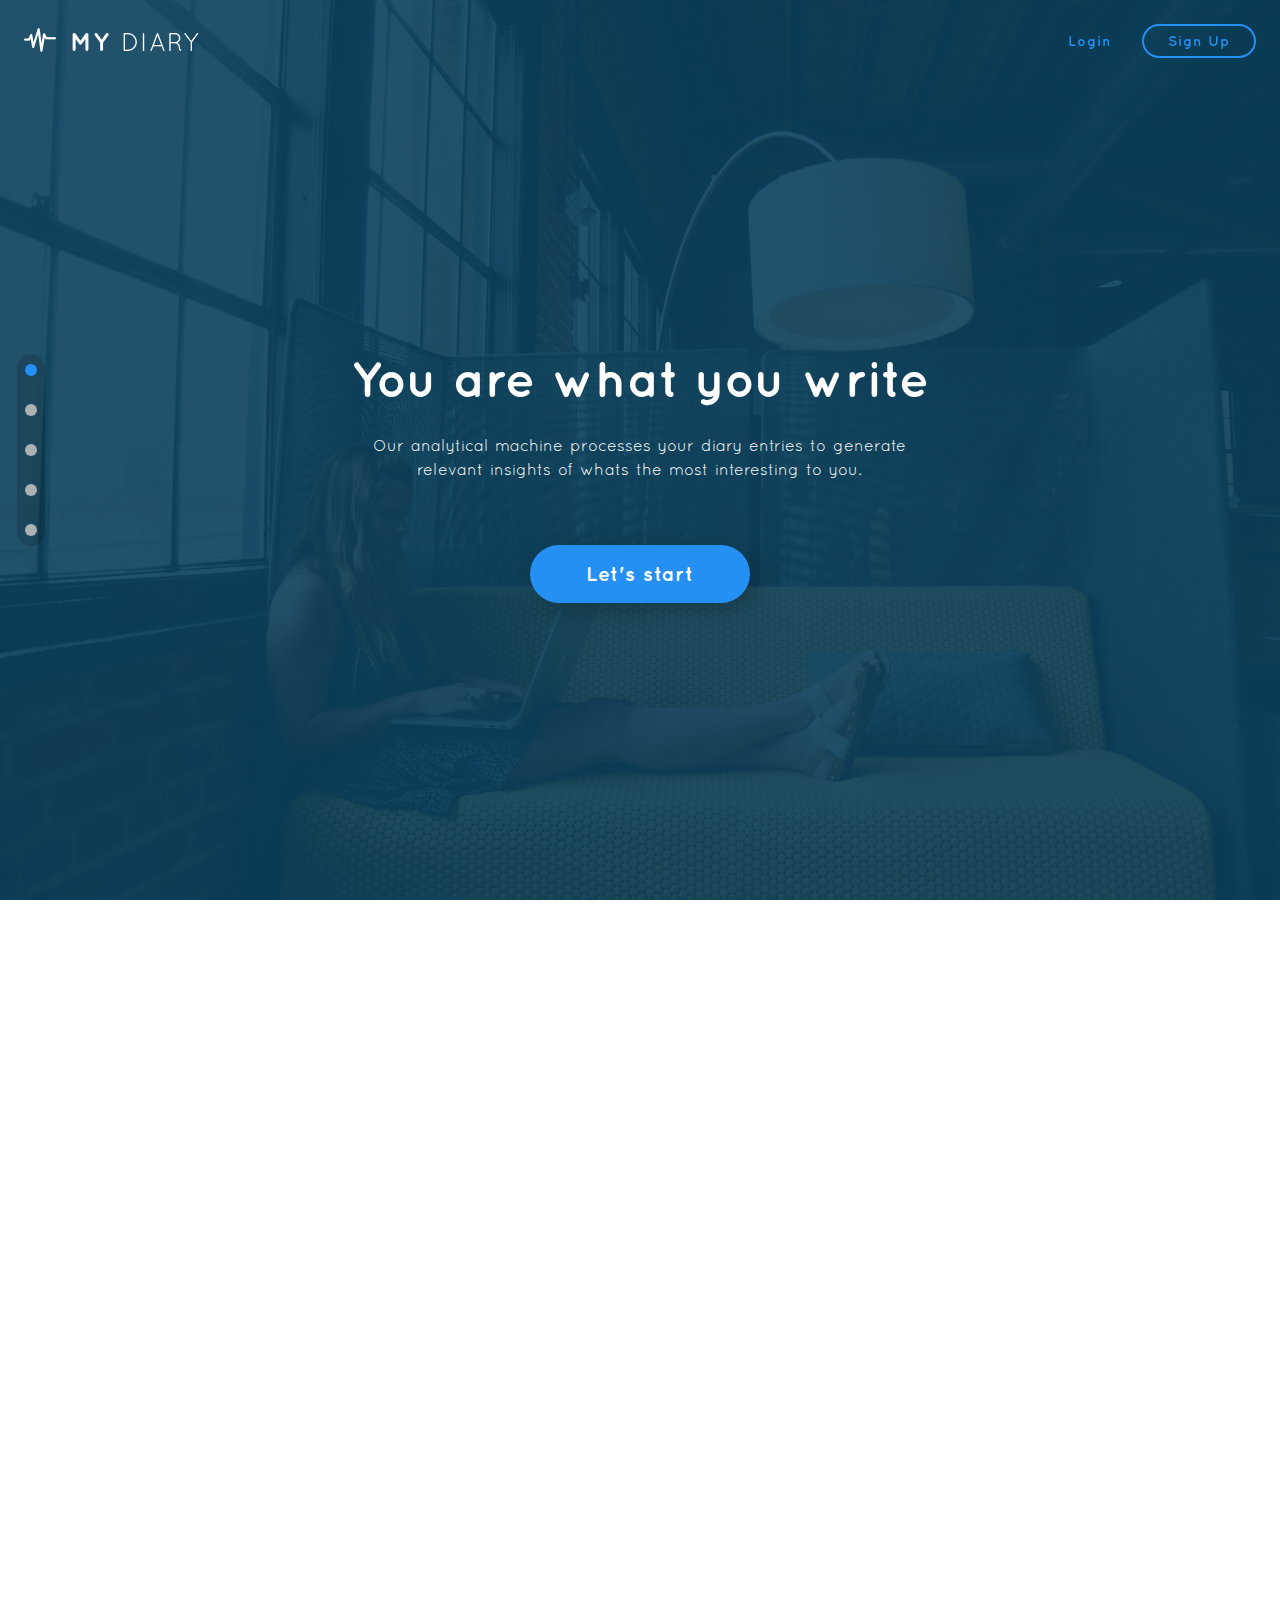
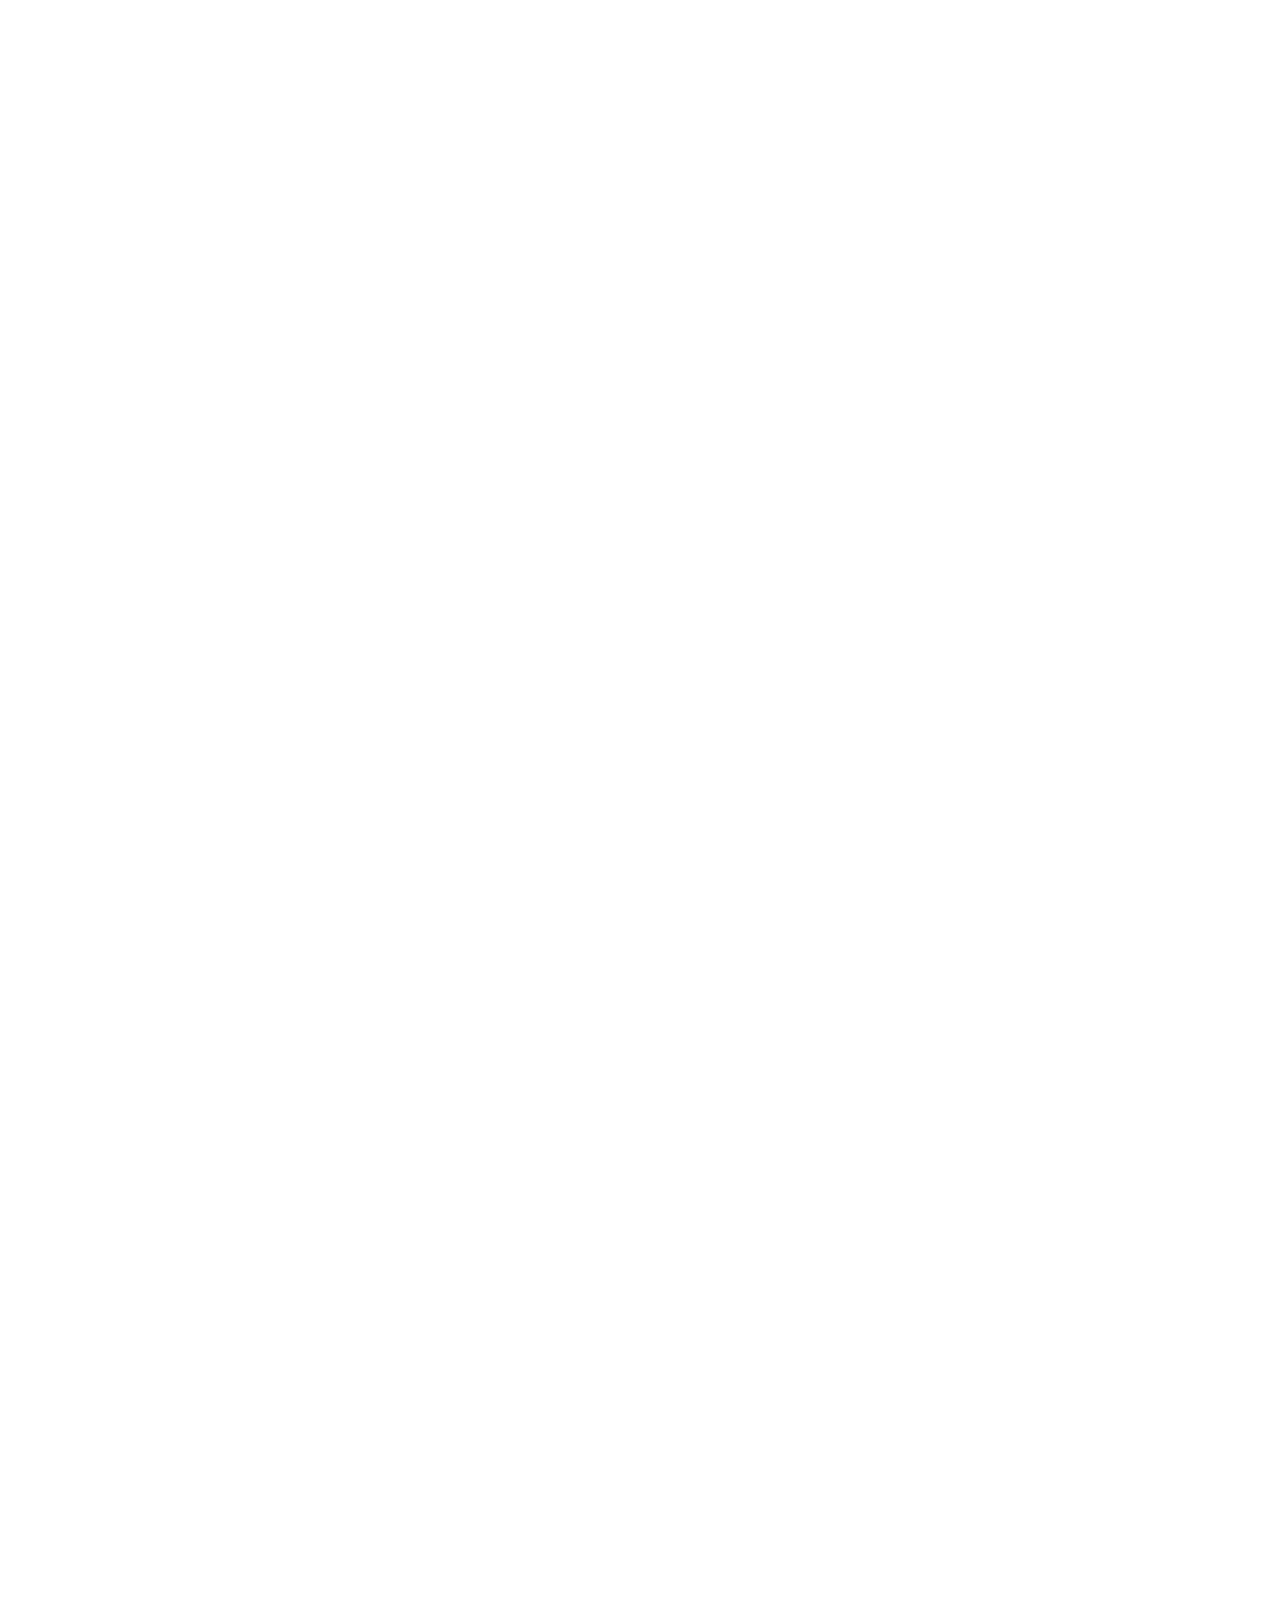
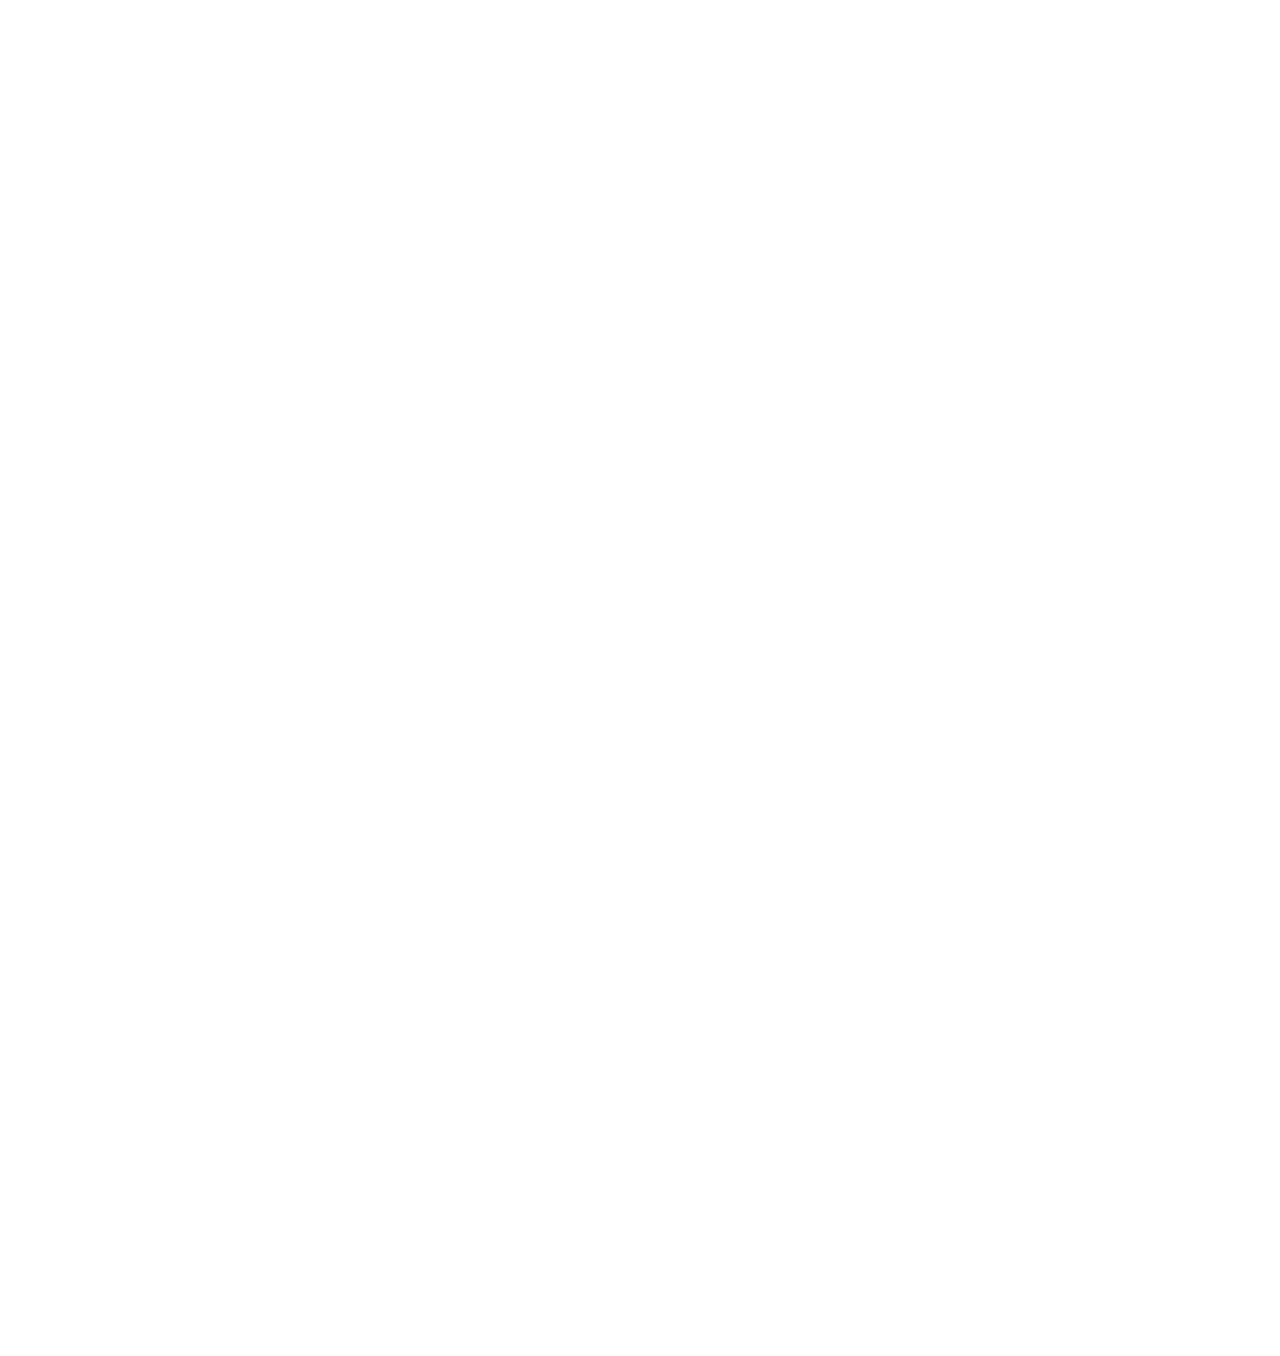
==== index.html @ eccd261e "added login page" ====
<!DOCTYPE html>
<html>
	<head>
		<title>MyDiary</title>
		<link rel="stylesheet" type="text/css" href="css/jquery.fullPage.css" />
		<link rel="stylesheet" type="text/css" href="css/bootstrap.css">
		<link rel="stylesheet" type="text/css" href="css/base.css">
		<link rel="stylesheet" type="text/css" href="css/home.css">
		<script src="libs/jquery.min.js"></script>
		<script type="text/javascript" src="libs/bootstrap.js"></script>
		<script type="text/javascript" src="libs/jquery.fullPage.js"></script>
	</head>
	<body>
		
		<header>
			<img src="images/logo-white.png" class="header-logo">
			<p>
				<span><strong>MY</strong></span>
				<span>DIARY</span>
			</p>
			<div class="buttons">
				<button class="button login">Login</button>
				<button class="button signup">Sign Up</button>
			</div>
		</header>

		<div id="fullpage">
			<div class="section" id="section-1">
				<div class="container">
					<div class="row">
						<div class="col-8 offset-2 col-lg-8 offset-lg-2 col-md-12 offset-md-0 col-sm-12 offset-sm-0">
							<h1 class="big-header mt-4">You are what you write</h1>
							<p class="col-lg-10 offset-lg-1 mt-4 feature-desc-text">Our analytical machine processes your diary entries to generate relevant insights of whats the most interesting to you.</p>
							<button class="button get-started mt-5">Let's start</button>
						</div>
					</div>
				</div>
			</div>
			<div class="section" id="section-2">
				<div class="container">
					<div class="row">
						<div class="col-8 offset-2 col-lg-8 offset-lg-2 col-md-12 offset-md-0 col-sm-12 offset-sm-0">
							<h1 class="big-header mt-4">What MyDiary does?</h1>
							<p class="feature-desc-text">Your diary is the record of your life, but how often do you look back at old entries to see if there are patterns to your mood? Our analytics review your diary entries and generate amazing findings about it.</p>
						</div>
					</div>
					<div class="row mt-5 three-grid-box-container">
						<div class="col-4">
							<p class="bold-text">Time spans</p>
							<p>How your mood changes over time.</p>
						</div>
						<div class="col-4 border-left-right">
							<p class="bold-text">Locations</p>
							<p>How your feelings differs when you are in different location.</p>
						</div>
						<div class="col-4">
							<p class="bold-text">Topics</p>
							<p>How your mood changes based on the topics you aboard.</p>
						</div>	
						<div class="col-10 offset-1 mt-8">
							<p class="bold-text">We're so excited to guide you on a personal journey that will help you unlock insights that you almost-but-didn't-quite know about yourself.</p>
						</div>
					</div>
				</div>
			</div>
			<div class="section" id="section-3">
				<div class="container">
					<div class="row mb-5">
						<div class="col-8 offset-2 col-lg-8 offset-lg-2 col-md-12 offset-md-0 col-sm-12 offset-sm-0">
							<h1 class="big-header mt-4">How it works?</h1>
						</div>
					</div>
					<div class="row mt-8 col-10 offset-1 align-items-center">
						<div class="col-6">
							<div class="text-left">
								<img src="images/left-arrow.png" class="arrow-img left text-left">
								<img src="images/left-arrow.png" class="arrow-img right text-left">
							</div>
							<h5 class="bold-text text-left mt-4">Academic heft</h5>
							<p class="text-left">We've combed papers and studies written by world-leading academics to find the most relevant and cutting-edge ways of analyzing text to generate meaningful insights.</p>
						</div>
						<div class="col-6 justify-content-right">
							<div class="card-bg-container"></div>
							<img src="images/banner.jpg" class="small-banner-img">
							<div class="card-bg-container"></div>
						</div>
					</div>
				</div>
			</div>
			<div class="section" id="section-4">
				<div class="container extra-margin-left">
					<div class="row">
						<div class="col-12">
							<h1 class="big-header mt-1">Why we built it?</h1>
						</div>
						<div class="col-7 mt-4">
							<ul class="ul-without-dots">
								<li>
									<img src="images/check-mark.png" class="tick-mark">
									<p><strong>We're people focused nerds.</strong></p>
								</li>
								<li>
									<img src="images/check-mark.png" class="tick-mark">
									<p>We've studied behavioural economics and psychology, as well as more techy pursuits - machine learning and algorithm training, coding and programming.</p>
								</li>
								<li>
									<img src="images/check-mark.png" class="tick-mark">
									<p><strong>We see that each of us creates a huge data trail in our modern lives,</strong> and we're excited about what our data can help us understand about ourselves.</p>
								</li>
								<li>
									<img src="images/check-mark.png" class="tick-mark">
									<p><strong>There's so much that we can learn about ourselves</strong> from the way we write - and where, when and about what we write.</p>
								</li>
								<li>
									<img src="images/check-mark.png" class="tick-mark">
									<p><strong>We've developed our analytical tools to help you uncover insights</strong> about yourself, and we've built this app to let you customise those insights to learn what matters to you, about you.</p>
								</li>
							</ul>
						</div>
					</div>
				</div>
			</div>
			<div class="section" id="section-5">
				<div class="container">
					<div class="row">
						<div class="col-8 offset-2 col-lg-10 offset-lg-1 col-md-12 offset-md-0 col-sm-12 offset-sm-0">
							<h1 class="big-header mt-4">Totally Secure</h1>
							<p class="mt-4"><strong>We designed this app for you</strong></p>
							<p class="feature-desc-text mt-4">What's more intimate than your diary entries? We built this app for you, to give you the opportunity to go on a personal journey. That's why we don't have "share my results on Facebook/Twitter/etc" options - we believe this is a personal journey for you. And our philosophy extends to how we treat your diary entries: we make sure your diary content is always secure.</p>
							<button class="button mt-5">Tell me more about how you use my data</button>
						</div>
					</div>
				</div>
				<footer>
					<div class="container">
						<div class="row justify-content-center">
							<img src="images/google-plus-logo.png" class="footer-social-icons google">
							<img src="images/facebook-logo.png" class="footer-social-icons facebook">
							<img src="images/twitter-logo.png" class="footer-social-icons twitter">
						</div>
					</div>
				</footer>
			</div>
		</div>
		<script type="text/javascript">
			$('#fullpage').fullpage({
				//Navigation
				navigation: true,
				navigationPosition: 'left',
				showActiveTooltip: false,
				scrollingSpeed: 600,
				afterLoad: function(anchorLink, index){
					var loadedSection = $(this);

					//using index
					if(index == 2 || index == 3 || index == 5){
						$('header p').css('color', '#5a5a5a');
						$('header img').attr('src','images/logo-blue.png');
					}
					else{
						$('header p').css('color', '#ffffff');	
						$('header img').attr('src','images/logo-white.png');
					}

					//using anchorLink
					// if(anchorLink == 'secondSlide'){
					// 	alert("Section 2 ended loading");
					// }
				}
			});
		</script>
	</body>
</html>
---- css/base.css ----
@font-face {
	font-family: "quicksand";
	src: url("../fonts/quicksand/Quicksand-Regular.otf") format("opentype");
}

@font-face {
	font-family: "quicksand-light";
	src: url("../fonts/quicksand/Quicksand-Light.otf") format("opentype");
}

@font-face {
	font-family: "quicksand-bold";
	src: url("../fonts/quicksand/Quicksand-Bold.otf") format("opentype");
}

*{
	font-family: 'quicksand', Arial;
	letter-spacing: 1px;
}

.mt-8{
	margin-top: 100px;
}

strong{
	font-family: quicksand-bold;
}

.button{
	background: transparent;
	border: none;
	color: #2590f4;
	line-height:  26px;
	vertical-align: middle;
	font-size: 14px;
	padding-top: 2px;
	padding-bottom: 2px;
	padding-left: 24px;
	padding-right: 24px;
	font-family: quicksand-bold;
}
---- css/home.css ----
#section-1{
	background: linear-gradient(rgba(9, 63, 91, 0.9), rgba(9, 63, 91, 0.9)), url(../images/banner.jpg);
	text-align: center;
	background-size: cover;
	color: white;
	padding: 14px;
}

#section-2{
	background: #ececf0;
	text-align: center;
}

#section-3{
	background: #ffffff;
	text-align: center;
}

#section-4{
	background: linear-gradient(rgba(9, 63, 91, 1), rgba(9, 63, 91, 1));
	background-size: cover;
	color: white;
	padding: 14px;
}

#section-5{
	background: #ffffff;
	text-align: center;
}

/*
** navigation dots settings
*/
div#fp-nav{
	margin-top: -53.5px;
	background: #00000024;
	border-radius: 20px;
}

#fp-nav ul li{
	display: block;
	width: 24px;
	height: 20px;
	margin-top: 20px;
	margin-bottom: 20px;
	margin-left: 2px;
	margin-right: 2px;
	position: relative;
}

#fp-nav ul li:first-child{
	margin-top: 6px;
}

#fp-nav ul li:last-child{
	margin-bottom: 6px;
}

#fp-nav ul li a span{
	border-radius: 50%;
    position: absolute;
    z-index: 1;
    height: 12px;
    width: 12px;
    border: 0;
    background: #acb1b5;
    left: 50%;
    top: 50%;
    margin: -6px 0 0 -6px;
    -webkit-transition: all 0.1s ease-in-out;
    -moz-transition: all 0.1s ease-in-out;
    -o-transition: all 0.1s ease-in-out;
    transition: all 0.1s ease-in-out;
}

#fp-nav ul li a.active span{
	background: #2590f4;
}

header{
	position: fixed;
	top: 0;
	left: 0;
	right: 0;
	padding: 24px;
	height: 40px;
	z-index: 1;
}

header p{
	display: inline-block;
	vertical-align: top;
	color: white;
	font-size: 26px;
	letter-spacing: 3px;
	margin: 0;
	line-height: 36px;
	margin-left: 8px;
}

p.light-bg-header{
	color: black;
}

img.header-logo{
	width: 32px;
	line-height: 80px;
	vertical-align: top;
	font-family: arial;
	font-style:  italic;
}

.button.signup{
	border: 2px solid #2590f4;
	border-radius: 20px;
}

.buttons{
	display: inline-block;
	position: absolute;
	right: 24px;
}

.big-header{
	font-size: 50px;
	font-family: quicksand-bold;
	letter-spacing: 0px;
	word-spacing: 2px;
}

.feature-desc-text{
	letter-spacing: 0px;
	word-spacing: 2px;
}

.button.get-started{
	background: #2590f4;
	box-shadow: 8px 8px 24px #00000038;
	color: white;
	width: 220px;
	padding-top: 16px;
	padding-bottom: 16px;
	border-radius: 36px;
	font-size: 20px;
	cursor: pointer;
}

.border-left-right{
	border-left: 2px solid #dddddd;
    border-right: 2px solid #dddddd;
}

.three-grid-box-container div{
	padding-left: 18px;
	padding-right: 18px;
}

img.arrow-img{
	width: 18px;
	height: 18px;
	display: inline-block;
}

img.arrow-img.left{

}

img.arrow-img.right{
	transform: rotate(180deg);
}

img.small-banner-img{
	width: inherit;
	box-shadow: 8px 8px 24px #00000038;
}

.card-bg-container{
	height: 10px;
	background: #e5e5e5;
	margin-left: 16px;
	margin-right: 16px;
}

ul.ul-without-dots{
	list-style: none;
	padding-left: 0;
}

ul.ul-without-dots li{
	margin-top: 16px;
}

ul.ul-without-dots li p{
	display: inline;
}

.extra-margin-left{
	margin-left: 80px;
}

img.tick-mark{
	width: 13px;
	height: 13px;
	margin: 8px;
}

footer{
	position: absolute;
	bottom: 0;
	left: 0;
	right: 0;
	padding: 32px;
	background: #ececf0;
}

img.footer-social-icons{
	width: 20px;
	height: 20px;
	margin: 8px;
}

img.footer-social-icons.twitter{
	width: 22px;
	height: 22px;
	margin: 8px;
}
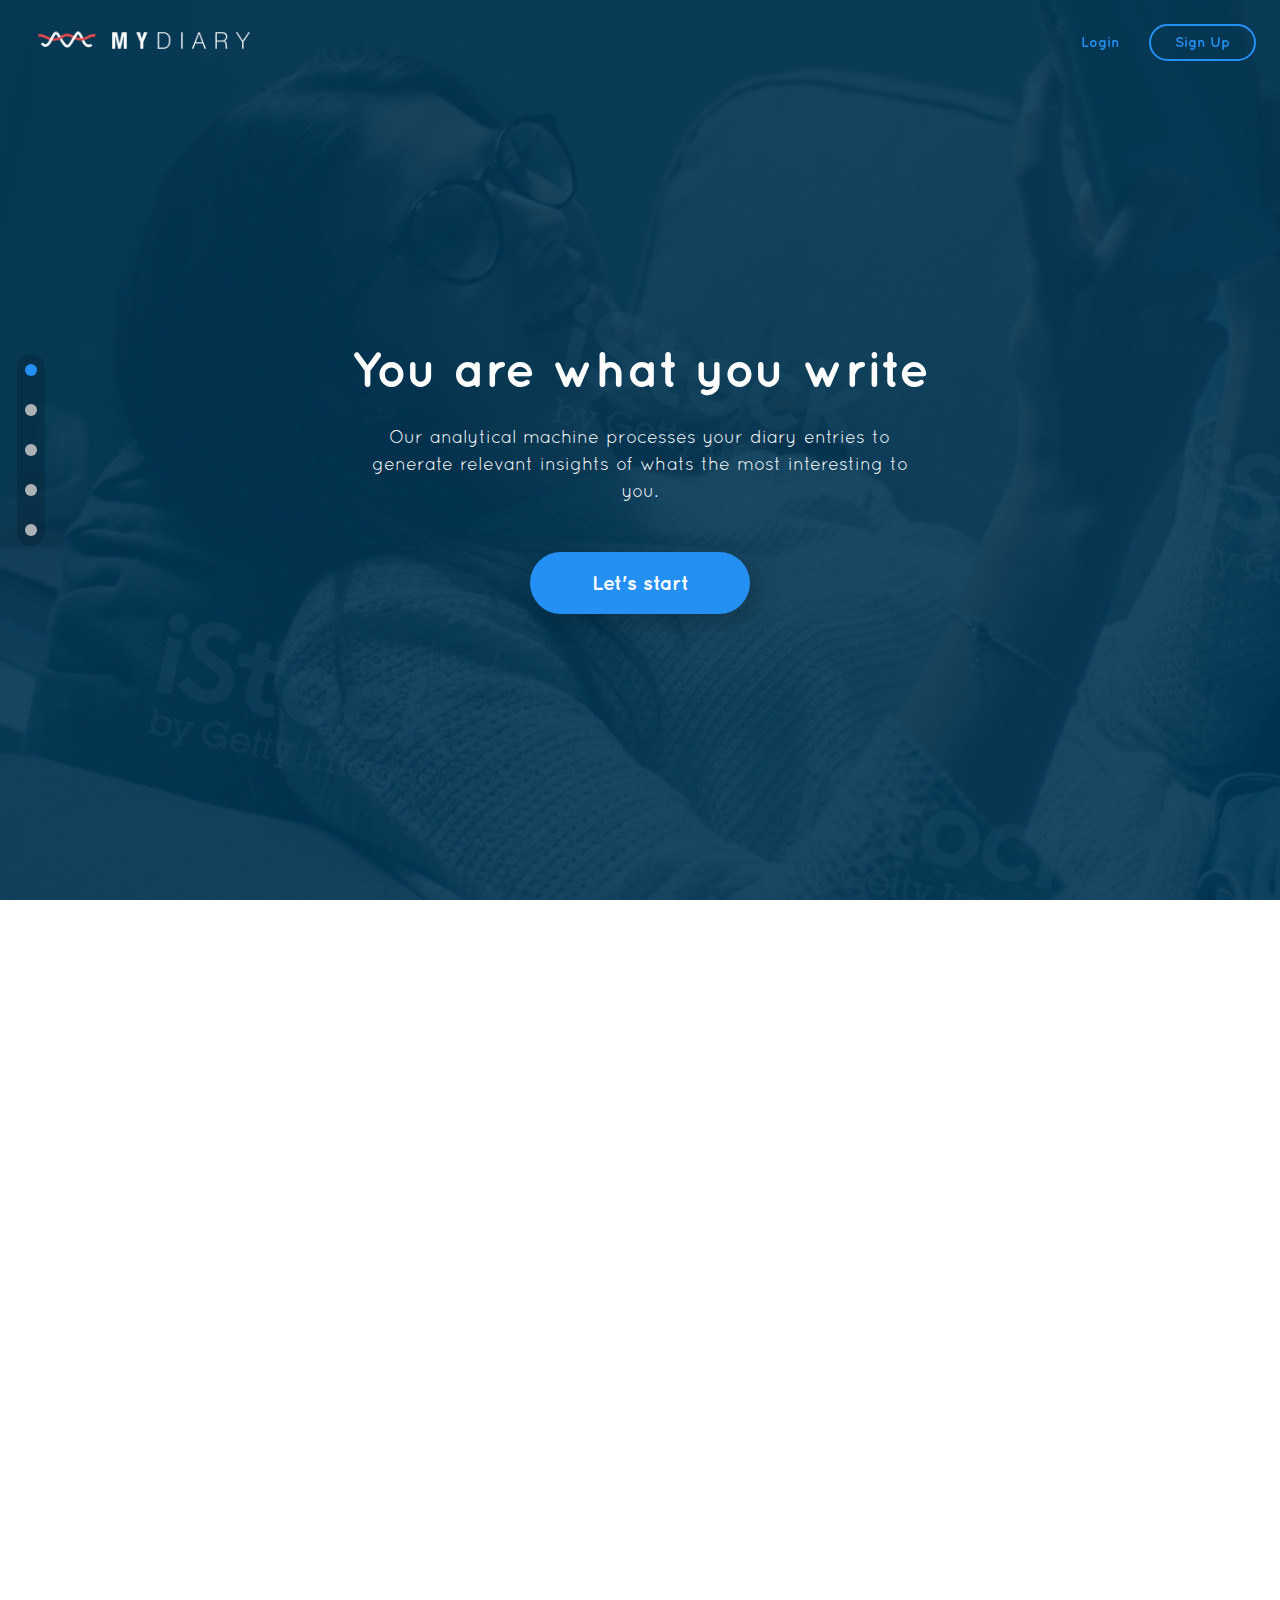
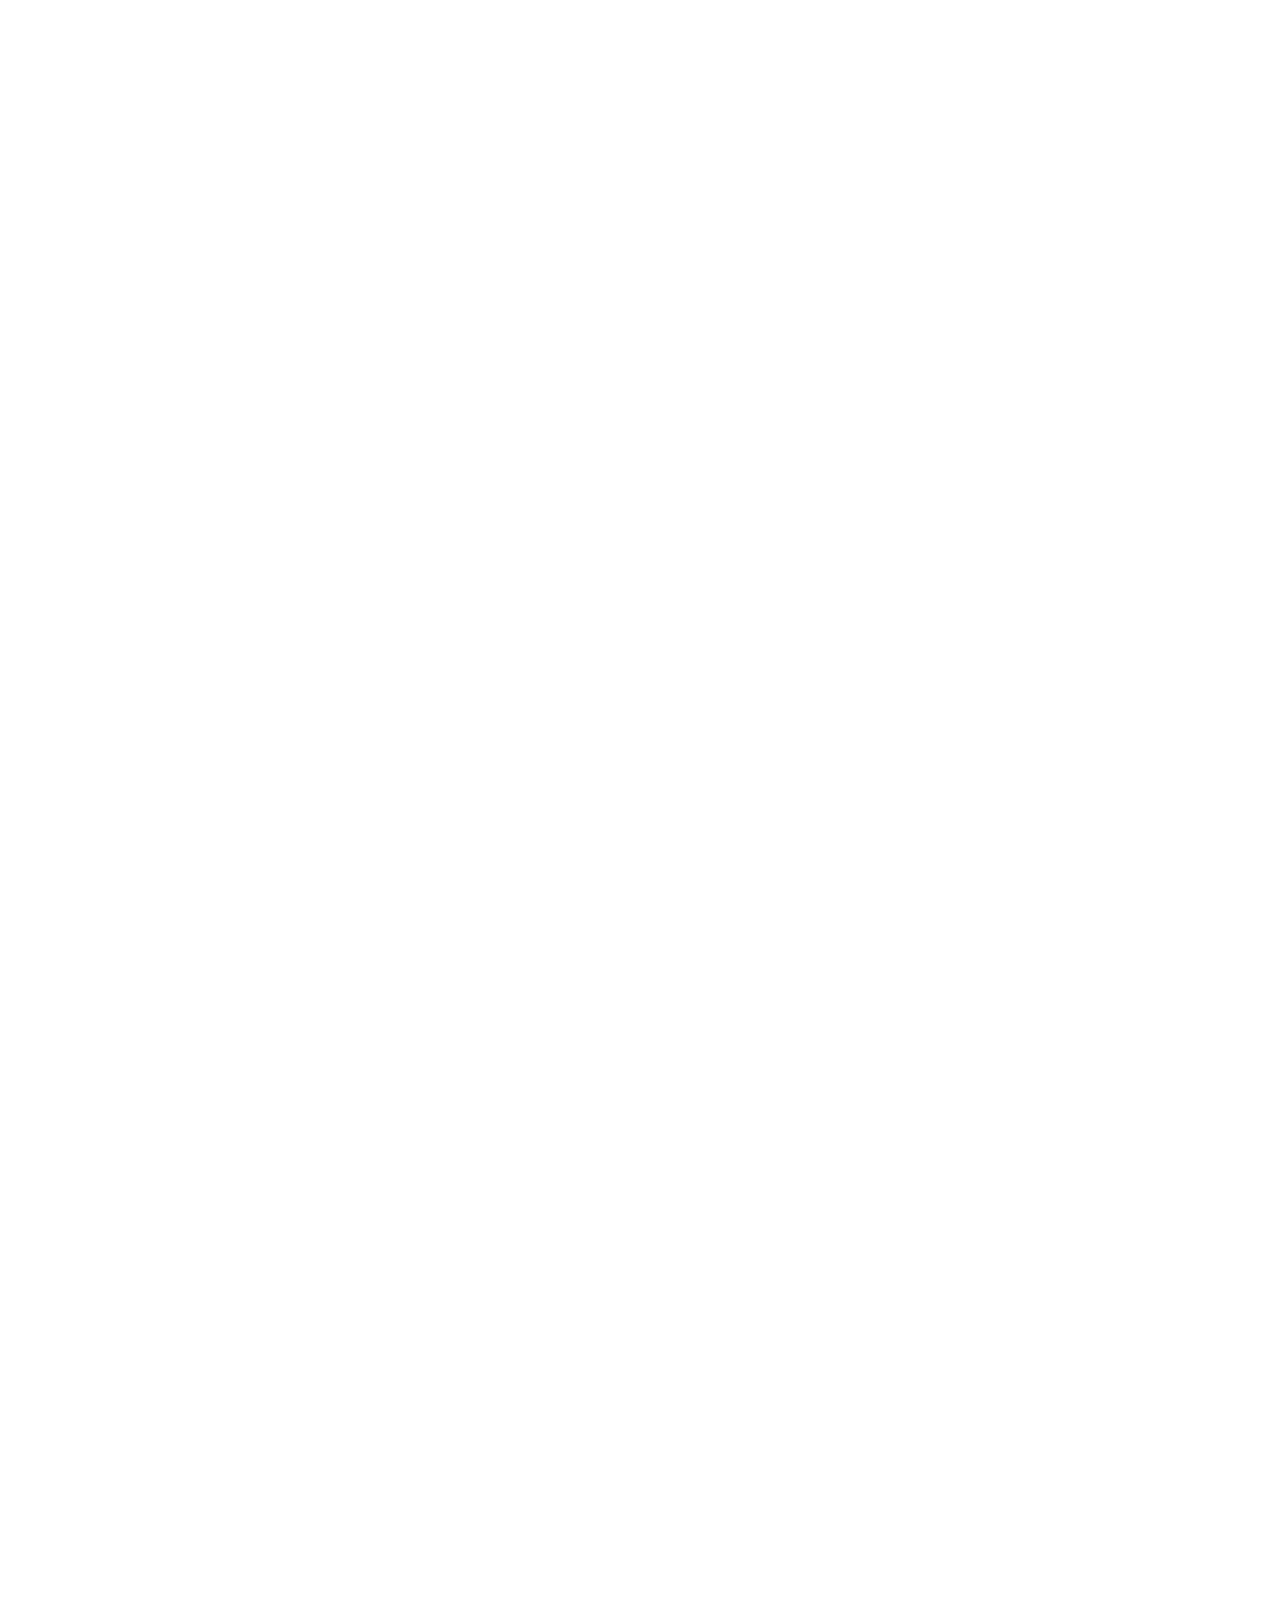
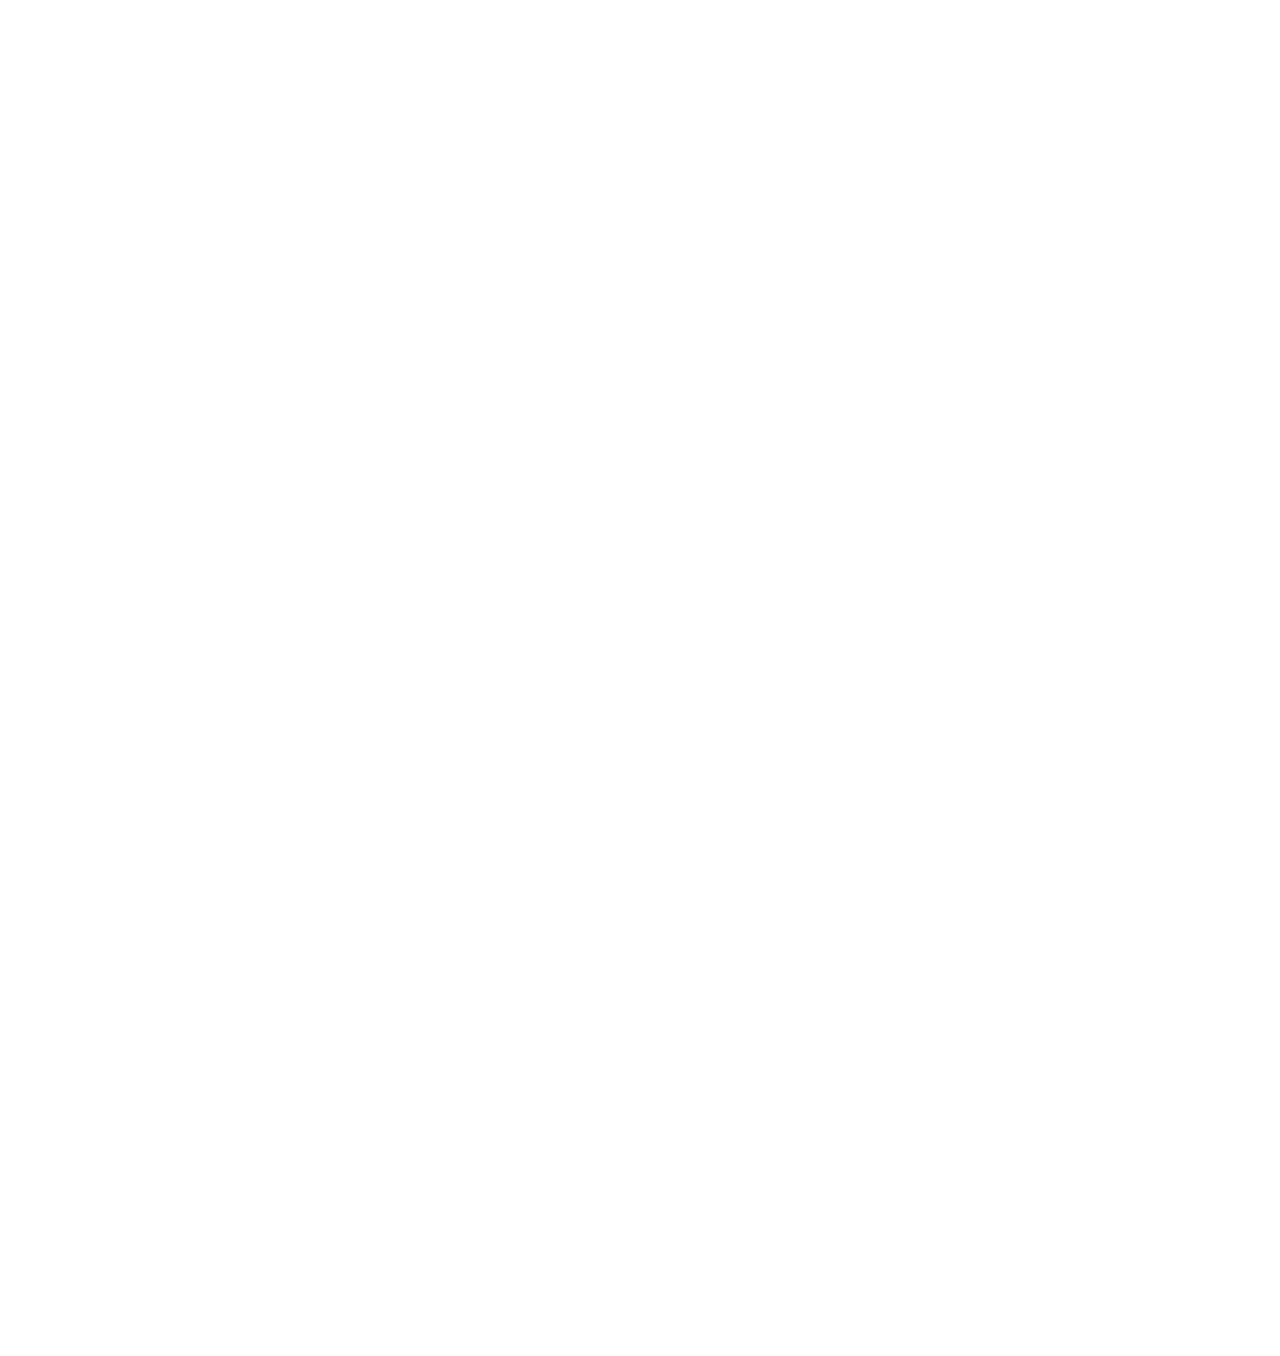
==== commit 63436873: "minor changes" ====
--- a/index.html
+++ b/index.html
@@ -13,11 +13,8 @@
 	<body>
 		
 		<header>
-			<img src="images/logo-white.png" class="header-logo">
-			<p>
-				<span><strong>MY</strong></span>
-				<span>DIARY</span>
-			</p>
+			<img src="images/full-logo-white.png" class="header-logo">
+			<!--  -->
 			<div class="buttons">
 				<button class="button login">Login</button>
 				<button class="button signup">Sign Up</button>
@@ -29,7 +26,7 @@
 				<div class="container">
 					<div class="row">
 						<div class="col-8 offset-2 col-lg-8 offset-lg-2 col-md-12 offset-md-0 col-sm-12 offset-sm-0">
-							<h1 class="big-header mt-4">You are what you write</h1>
+							<h1 class="big-header white mt-4">You are what you write</h1>
 							<p class="col-lg-10 offset-lg-1 mt-4 feature-desc-text">Our analytical machine processes your diary entries to generate relevant insights of whats the most interesting to you.</p>
 							<button class="button get-started mt-5">Let's start</button>
 						</div>
@@ -58,7 +55,7 @@
 							<p>How your mood changes based on the topics you aboard.</p>
 						</div>	
 						<div class="col-10 offset-1 mt-8">
-							<p class="bold-text">We're so excited to guide you on a personal journey that will help you unlock insights that you almost-but-didn't-quite know about yourself.</p>
+							<p class="bold-text excited-text">We're so excited to guide you on a personal journey that will help you unlock insights that you almost-but-didn't-quite know about yourself.</p>
 						</div>
 					</div>
 				</div>
@@ -70,16 +67,16 @@
 							<h1 class="big-header mt-4">How it works?</h1>
 						</div>
 					</div>
-					<div class="row mt-8 col-10 offset-1 align-items-center">
+					<div class="row mt-8 col-12 ">
 						<div class="col-6">
-							<div class="text-left">
+							<div class="text-left col-11 offset-1">
 								<img src="images/left-arrow.png" class="arrow-img left text-left">
 								<img src="images/left-arrow.png" class="arrow-img right text-left">
 							</div>
-							<h5 class="bold-text text-left mt-4">Academic heft</h5>
-							<p class="text-left">We've combed papers and studies written by world-leading academics to find the most relevant and cutting-edge ways of analyzing text to generate meaningful insights.</p>
+							<h5 class="bold-text text-left mt-4 col-11 offset-1"><strong>Academic heft</strong></h5>
+							<p class="text-left mt-3 col-11 offset-1">We've combed papers and studies written by world-leading academics to find the most relevant and cutting-edge ways of analyzing text to generate meaningful insights.</p>
 						</div>
-						<div class="col-6 justify-content-right">
+						<div class="col-5 offset-1 justify-content-right">
 							<div class="card-bg-container"></div>
 							<img src="images/banner.jpg" class="small-banner-img">
 							<div class="card-bg-container"></div>
@@ -91,7 +88,7 @@
 				<div class="container extra-margin-left">
 					<div class="row">
 						<div class="col-12">
-							<h1 class="big-header mt-1">Why we built it?</h1>
+							<h1 class="big-header white mt-1">Why we built it?</h1>
 						</div>
 						<div class="col-7 mt-4">
 							<ul class="ul-without-dots">
@@ -154,12 +151,12 @@
 
 					//using index
 					if(index == 2 || index == 3 || index == 5){
-						$('header p').css('color', '#5a5a5a');
-						$('header img').attr('src','images/logo-blue.png');
+						// $('header p').css('color', '#5a5a5a');
+						$('header img').attr('src','images/full-logo-blue.png');
 					}
 					else{
-						$('header p').css('color', '#ffffff');	
-						$('header img').attr('src','images/logo-white.png');
+						// $('header p').css('color', '#ffffff');	
+						$('header img').attr('src','images/full-logo-white.png');
 					}
 
 					//using anchorLink
--- a/css/base.css
+++ b/css/base.css
@@ -15,7 +15,7 @@
 
 *{
 	font-family: 'quicksand', Arial;
-	letter-spacing: 1px;
+	letter-spacing: 0px;
 }
 
 .mt-8{
@@ -30,12 +30,44 @@
 	background: transparent;
 	border: none;
 	color: #2590f4;
-	line-height:  26px;
-	vertical-align: middle;
 	font-size: 14px;
-	padding-top: 2px;
-	padding-bottom: 2px;
+	padding-top: 6px;
+	padding-bottom: 6px;
 	padding-left: 24px;
 	padding-right: 24px;
 	font-family: quicksand-bold;
+	display: inline-block;
+	cursor: pointer;
+}
+
+*:focus{
+	outline: none;
+}
+
+a, a:hover{
+	text-decoration: none;
+}
+
+p{
+	margin: 0;
+}
+
+button:active {
+	outline: none;
+	border: none;
+}
+
+button:focus {outline:0;}
+
+::-webkit-input-placeholder { /* Chrome/Opera/Safari */
+  color: #bcbcbc;
+}
+::-moz-placeholder { /* Firefox 19+ */
+  color: #bcbcbc;
+}
+:-ms-input-placeholder { /* IE 10+ */
+  color: #bcbcbc;
+}
+:-moz-placeholder { /* Firefox 18- */
+  color: #bcbcbc;
 }--- a/css/home.css
+++ b/css/home.css
@@ -1,5 +1,5 @@
 #section-1{
-	background: linear-gradient(rgba(9, 63, 91, 0.9), rgba(9, 63, 91, 0.9)), url(../images/banner.jpg);
+	background: url(../images/background.png);
 	text-align: center;
 	background-size: cover;
 	color: white;
@@ -19,6 +19,7 @@
 #section-4{
 	background: linear-gradient(rgba(9, 63, 91, 1), rgba(9, 63, 91, 1));
 	background-size: cover;
+	background: url('../images/bg-3.png');
 	color: white;
 	padding: 14px;
 }
@@ -83,19 +84,19 @@
 	left: 0;
 	right: 0;
 	padding: 24px;
-	height: 40px;
 	z-index: 1;
 }
 
 header p{
 	display: inline-block;
-	vertical-align: top;
-	color: white;
-	font-size: 26px;
+	vertical-align: middle;
+	color: white;
+	font-size: 24px;
 	letter-spacing: 3px;
+	line-height: 96px;
 	margin: 0;
 	line-height: 36px;
-	margin-left: 8px;
+	margin-left: -12px;
 }
 
 p.light-bg-header{
@@ -103,9 +104,9 @@
 }
 
 img.header-logo{
-	width: 32px;
-	line-height: 80px;
-	vertical-align: top;
+	width: 240px;
+	/* line-height: 80px; */
+	vertical-align: middle;
 	font-family: arial;
 	font-style:  italic;
 }
@@ -126,6 +127,19 @@
 	font-family: quicksand-bold;
 	letter-spacing: 0px;
 	word-spacing: 2px;
+	color: #003554;
+}
+
+.bold-text{
+	font-family: quicksand-bold;
+}
+
+.excited-text{
+	color: #3b5970;
+}
+
+.big-header.white{
+	color: white;
 }
 
 .feature-desc-text{
@@ -223,4 +237,8 @@
 	width: 22px;
 	height: 22px;
 	margin: 8px;
+}
+
+p{
+	font-size: 18px;
 }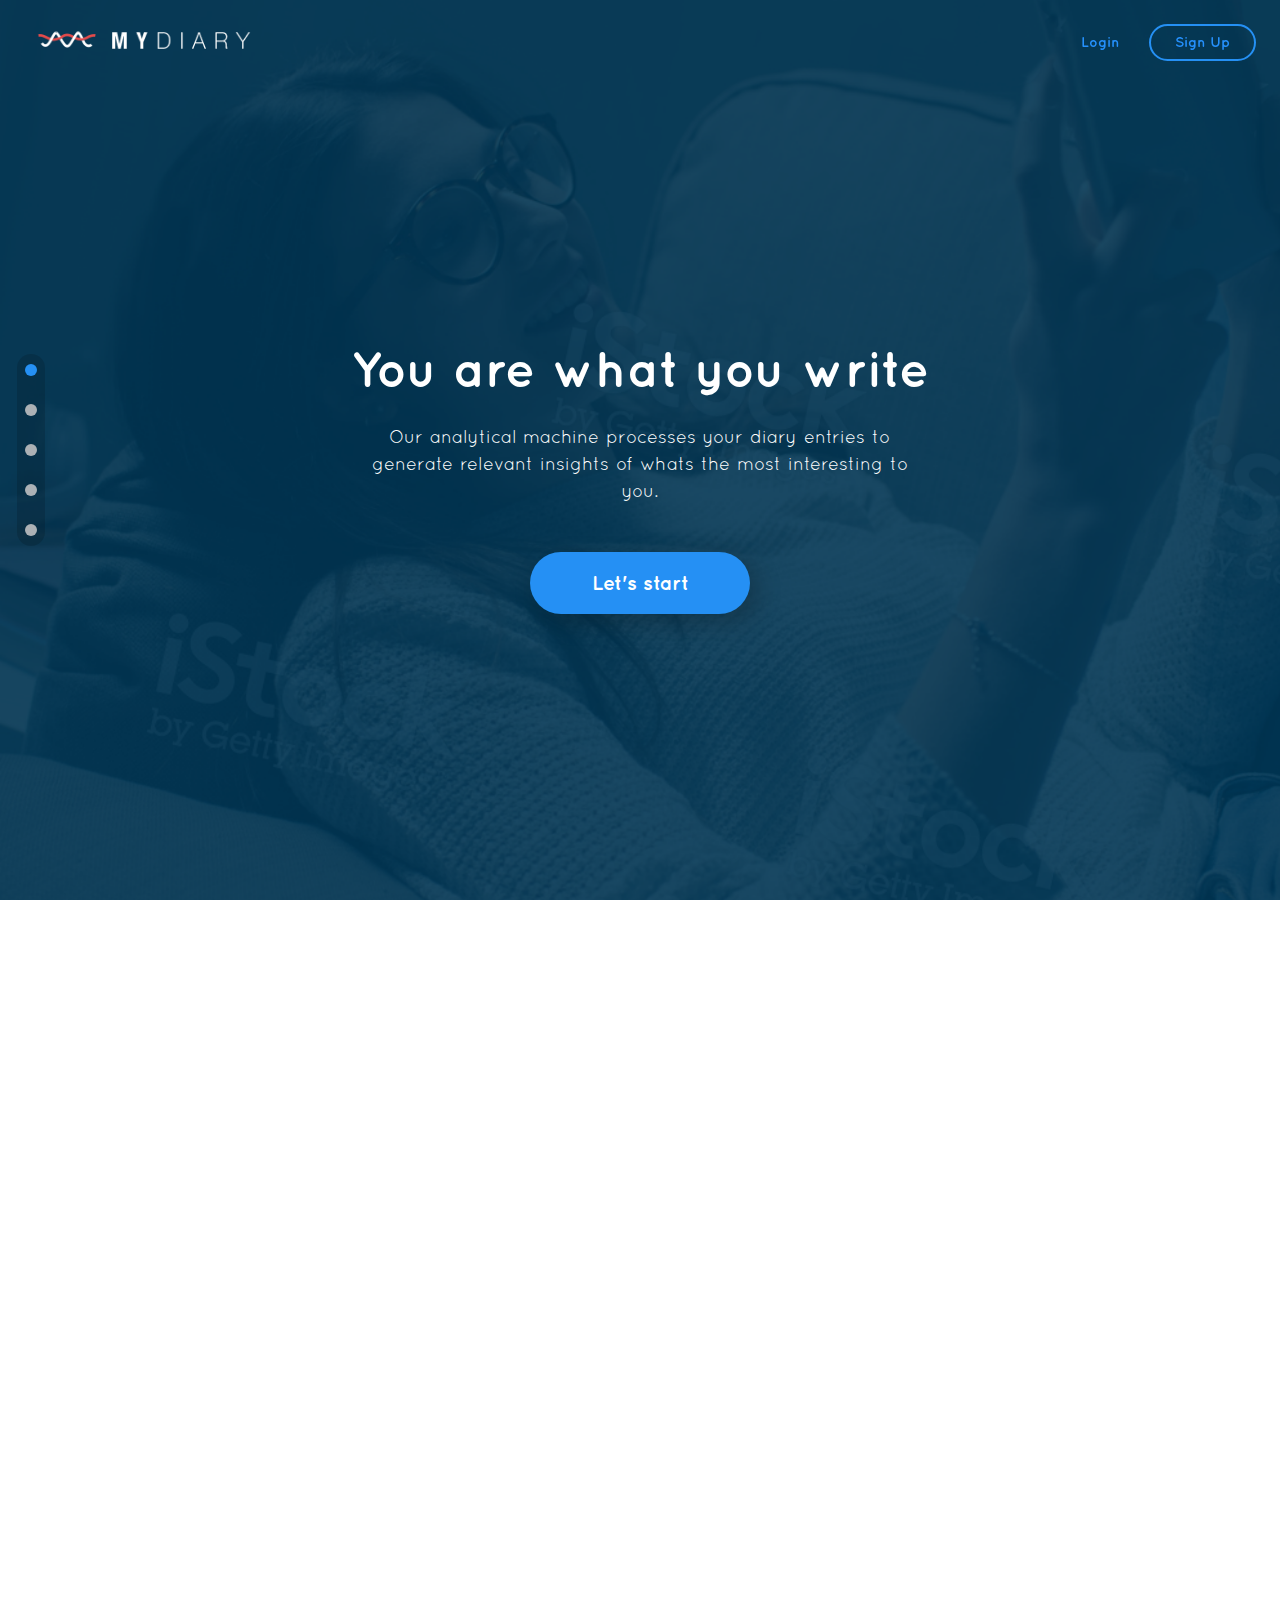
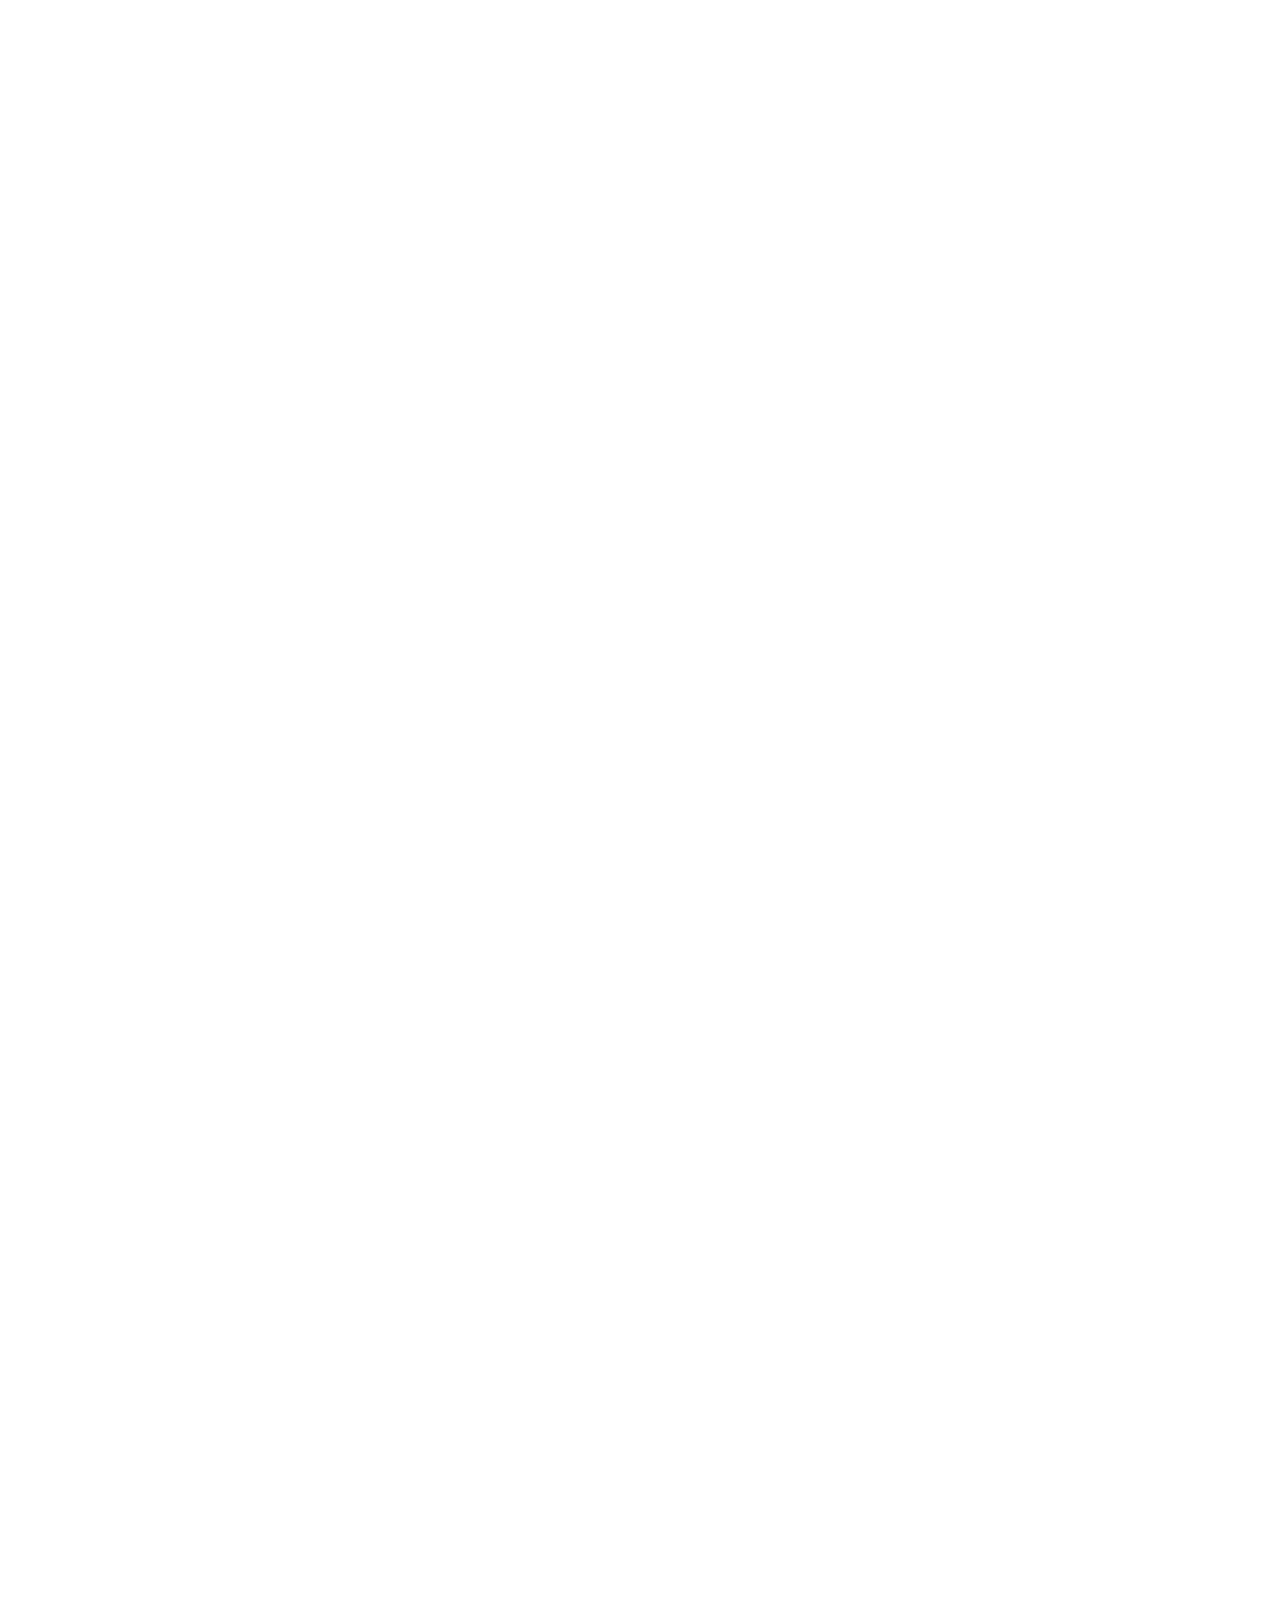
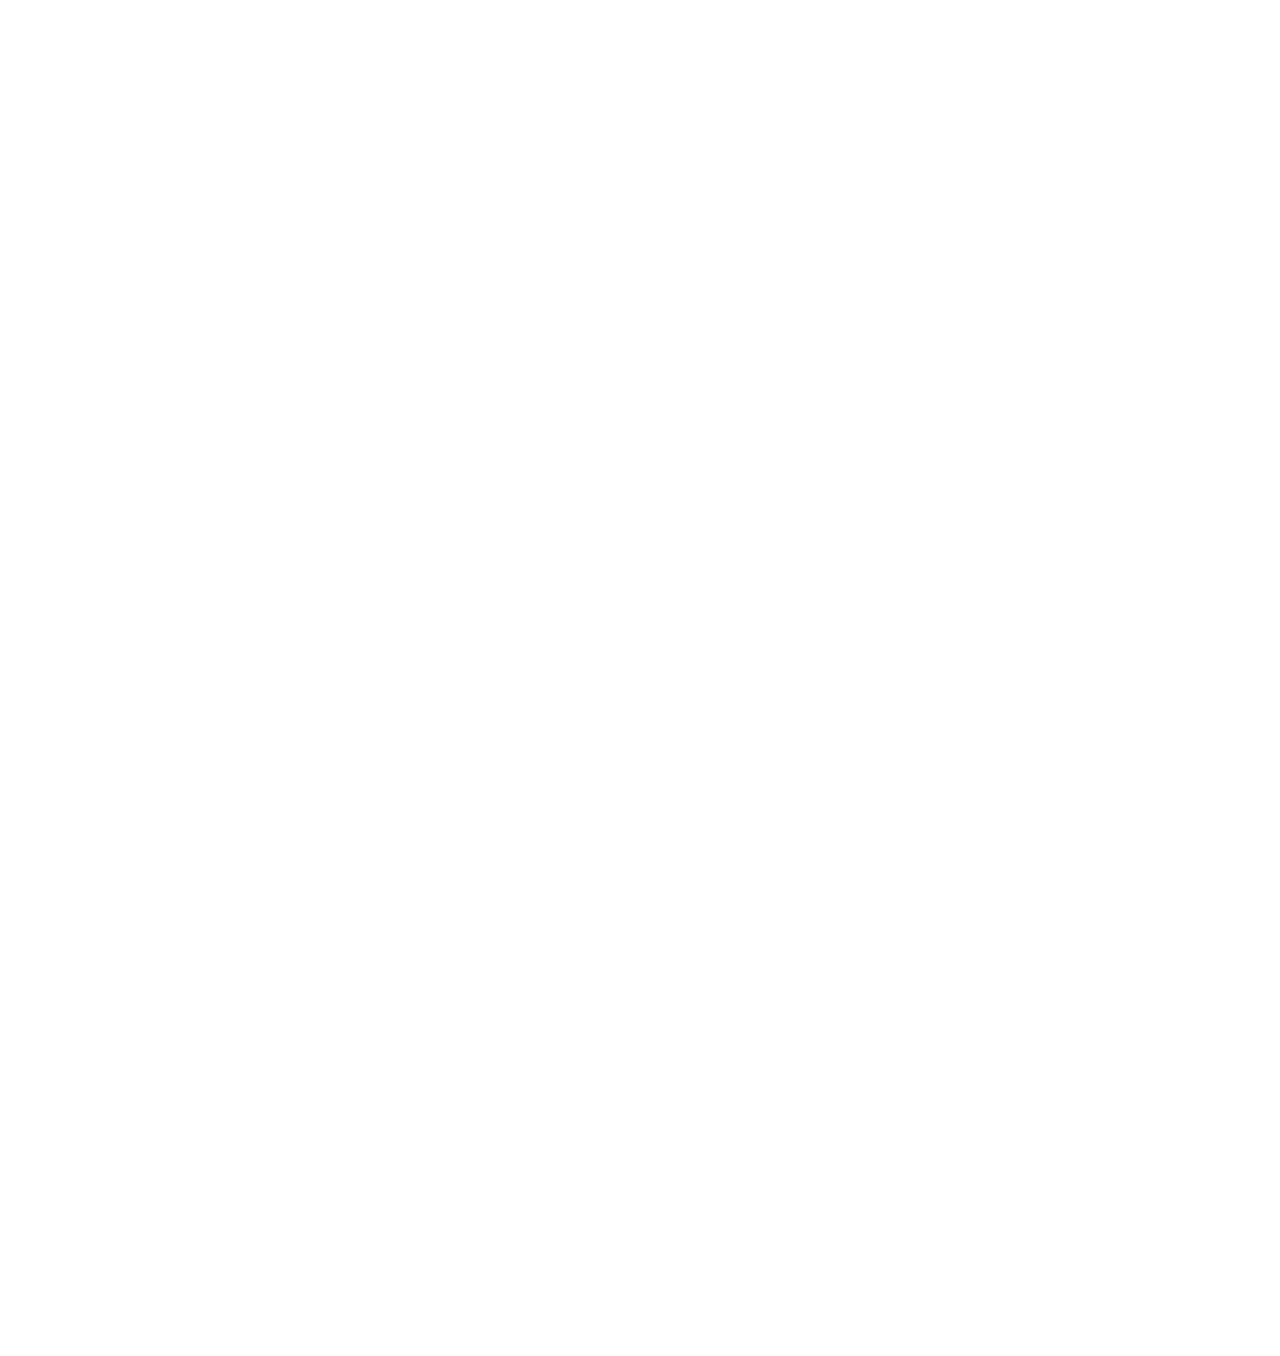
==== commit b088df39: "fixed margin issues in card layouts" ====
--- a/index.html
+++ b/index.html
@@ -1,23 +1,23 @@
 <!DOCTYPE html>
-<html>
+<html lang="en">
 	<head>
+		<meta charset="UTF-8">
 		<title>MyDiary</title>
 		<link rel="stylesheet" type="text/css" href="css/jquery.fullPage.css" />
 		<link rel="stylesheet" type="text/css" href="css/bootstrap.css">
 		<link rel="stylesheet" type="text/css" href="css/base.css">
 		<link rel="stylesheet" type="text/css" href="css/home.css">
 		<script src="libs/jquery.min.js"></script>
-		<script type="text/javascript" src="libs/bootstrap.js"></script>
-		<script type="text/javascript" src="libs/jquery.fullPage.js"></script>
+		<script src="libs/bootstrap.js"></script>
+		<script src="libs/jquery.fullPage.js"></script>
 	</head>
 	<body>
 		
 		<header>
-			<img src="images/full-logo-white.png" class="header-logo">
-			<!--  -->
+			<img src="images/full-logo-white.png" class="header-logo" alt="mydiary-logo" onclick="window.location='index.html'">
 			<div class="buttons">
-				<button class="button login">Login</button>
-				<button class="button signup">Sign Up</button>
+				<button class="button login" onclick="window.location='login.html'">Login</button>
+				<button class="button signup" onclick="window.location='signup.html'">Sign Up</button>
 			</div>
 		</header>
 
@@ -28,7 +28,7 @@
 						<div class="col-8 offset-2 col-lg-8 offset-lg-2 col-md-12 offset-md-0 col-sm-12 offset-sm-0">
 							<h1 class="big-header white mt-4">You are what you write</h1>
 							<p class="col-lg-10 offset-lg-1 mt-4 feature-desc-text">Our analytical machine processes your diary entries to generate relevant insights of whats the most interesting to you.</p>
-							<button class="button get-started mt-5">Let's start</button>
+							<button class="button get-started mt-5" onclick="window.location='login.html'">Let's start</button>
 						</div>
 					</div>
 				</div>
@@ -70,15 +70,15 @@
 					<div class="row mt-8 col-12 ">
 						<div class="col-6">
 							<div class="text-left col-11 offset-1">
-								<img src="images/left-arrow.png" class="arrow-img left text-left">
-								<img src="images/left-arrow.png" class="arrow-img right text-left">
+								<img src="images/left-arrow.png" class="arrow-img left text-left" alt="left-arrow">
+								<img src="images/left-arrow.png" class="arrow-img right text-left" alt="left-arrow">
 							</div>
 							<h5 class="bold-text text-left mt-4 col-11 offset-1"><strong>Academic heft</strong></h5>
 							<p class="text-left mt-3 col-11 offset-1">We've combed papers and studies written by world-leading academics to find the most relevant and cutting-edge ways of analyzing text to generate meaningful insights.</p>
 						</div>
 						<div class="col-5 offset-1 justify-content-right">
 							<div class="card-bg-container"></div>
-							<img src="images/banner.jpg" class="small-banner-img">
+							<img src="images/banner.jpg" class="small-banner-img" alt="group-of-people">
 							<div class="card-bg-container"></div>
 						</div>
 					</div>
@@ -93,23 +93,23 @@
 						<div class="col-7 mt-4">
 							<ul class="ul-without-dots">
 								<li>
-									<img src="images/check-mark.png" class="tick-mark">
+									<img src="images/check-mark.png" class="tick-mark" alt="check-mark">
 									<p><strong>We're people focused nerds.</strong></p>
 								</li>
 								<li>
-									<img src="images/check-mark.png" class="tick-mark">
+									<img src="images/check-mark.png" class="tick-mark" alt="check-mark">
 									<p>We've studied behavioural economics and psychology, as well as more techy pursuits - machine learning and algorithm training, coding and programming.</p>
 								</li>
 								<li>
-									<img src="images/check-mark.png" class="tick-mark">
+									<img src="images/check-mark.png" class="tick-mark" alt="check-mark">
 									<p><strong>We see that each of us creates a huge data trail in our modern lives,</strong> and we're excited about what our data can help us understand about ourselves.</p>
 								</li>
 								<li>
-									<img src="images/check-mark.png" class="tick-mark">
+									<img src="images/check-mark.png" class="tick-mark" alt="check-mark">
 									<p><strong>There's so much that we can learn about ourselves</strong> from the way we write - and where, when and about what we write.</p>
 								</li>
 								<li>
-									<img src="images/check-mark.png" class="tick-mark">
+									<img src="images/check-mark.png" class="tick-mark" alt="check-mark">
 									<p><strong>We've developed our analytical tools to help you uncover insights</strong> about yourself, and we've built this app to let you customise those insights to learn what matters to you, about you.</p>
 								</li>
 							</ul>
@@ -131,19 +131,25 @@
 				<footer>
 					<div class="container">
 						<div class="row justify-content-center">
-							<img src="images/google-plus-logo.png" class="footer-social-icons google">
-							<img src="images/facebook-logo.png" class="footer-social-icons facebook">
-							<img src="images/twitter-logo.png" class="footer-social-icons twitter">
+							<a href="https://www.plus.google.com">
+								<img src="images/google-plus-logo.png" class="footer-social-icons google" alt="google"></a>
+							<a href="https://www.facebook.com">
+								<img src="images/facebook-logo.png" class="footer-social-icons facebook" alt="facebook">
+							</a>
+							<a href="https://www.twitter.com">
+								<img src="images/twitter-logo.png" class="footer-social-icons twitter" alt="twitter">
+							</a>
 						</div>
 					</div>
 				</footer>
 			</div>
 		</div>
-		<script type="text/javascript">
+		<script>
 			$('#fullpage').fullpage({
 				//Navigation
 				navigation: true,
 				navigationPosition: 'left',
+				navigationTooltips: ['Welcome', 'What MyDiary does?', 'How it works?', 'Why we built it?', 'Totally Secure'],
 				showActiveTooltip: false,
 				scrollingSpeed: 600,
 				afterLoad: function(anchorLink, index){
@@ -151,20 +157,13 @@
 
 					//using index
 					if(index == 2 || index == 3 || index == 5){
-						// $('header p').css('color', '#5a5a5a');
 						$('header img').attr('src','images/full-logo-blue.png');
 					}
 					else{
-						// $('header p').css('color', '#ffffff');	
 						$('header img').attr('src','images/full-logo-white.png');
 					}
-
-					//using anchorLink
-					// if(anchorLink == 'secondSlide'){
-					// 	alert("Section 2 ended loading");
-					// }
 				}
 			});
 		</script>
 	</body>
-</html>+</html>	--- a/css/base.css
+++ b/css/base.css
@@ -29,7 +29,7 @@
 .button{
 	background: transparent;
 	border: none;
-	color: #2590f4;
+	color: #2590FC;
 	font-size: 14px;
 	padding-top: 6px;
 	padding-bottom: 6px;
@@ -59,15 +59,51 @@
 
 button:focus {outline:0;}
 
-::-webkit-input-placeholder { /* Chrome/Opera/Safari */
-  color: #bcbcbc;
+div.custom-tooltip {
+	position: absolute;
+	width: 160px;
+	background: white;
+	box-shadow: 1px 1px 8px #b5b5b5;
+	border-radius: 4px;
 }
-::-moz-placeholder { /* Firefox 19+ */
-  color: #bcbcbc;
+
+.custom-tooltip p, .custom-tooltip div{
+	padding: 8px;
+	vertical-align: middle;
+} 
+
+.custom-tooltip div{
+	padding-left: 8px;
+	padding-right: 8px;
+	padding-top: 6px;
+	padding-bottom: 6px; 
 }
-:-ms-input-placeholder { /* IE 10+ */
-  color: #bcbcbc;
+
+.custom-tooltip p{
+	background: linear-gradient(rgba(9, 63, 91, 1), rgba(9, 63, 91, 1));
+	color: white;
+	font-size: 12px;
+	border-top-right-radius: 4px;
+	border-top-left-radius: 4px;
+} 
+
+div.custom-tooltip span.data-comparison-item-icon{
+	width: 10px;
+	height: 10px;
+	border-radius: 5px;
+	vertical-align: middle;
+	margin: 4px;
 }
-:-moz-placeholder { /* Firefox 18- */
-  color: #bcbcbc;
+
+div.custom-tooltip span.data-comparison-item-percent{
+	font-size: 14px;
+	margin: 4px;
+	vertical-align: middle;
+}
+
+div.custom-tooltip span.data-comparison-item-group{
+	margin: 4px;
+	color: #b5b5b5;
+	font-family: quicksand-bold;
+	vertical-align: middle;
 }--- a/css/home.css
+++ b/css/home.css
@@ -34,7 +34,7 @@
 */
 div#fp-nav{
 	margin-top: -53.5px;
-	background: #00000024;
+	background: rgba(0, 0, 0, 0.1411764705882353);
 	border-radius: 20px;
 }
 
@@ -78,6 +78,10 @@
 	background: #2590f4;
 }
 
+/*
+** Navigaiton dots settings ends here
+*/
+
 header{
 	position: fixed;
 	top: 0;
@@ -109,6 +113,7 @@
 	vertical-align: middle;
 	font-family: arial;
 	font-style:  italic;
+	cursor: pointer;
 }
 
 .button.signup{
@@ -149,7 +154,7 @@
 
 .button.get-started{
 	background: #2590f4;
-	box-shadow: 8px 8px 24px #00000038;
+	box-shadow: 8px 8px 24px rgba(0, 0, 0, 0.2196078431372549);
 	color: white;
 	width: 220px;
 	padding-top: 16px;
@@ -185,7 +190,7 @@
 
 img.small-banner-img{
 	width: inherit;
-	box-shadow: 8px 8px 24px #00000038;
+	box-shadow: 8px 8px 24px rgba(0, 0, 0, 0.2196078431372549);
 }
 
 .card-bg-container{
